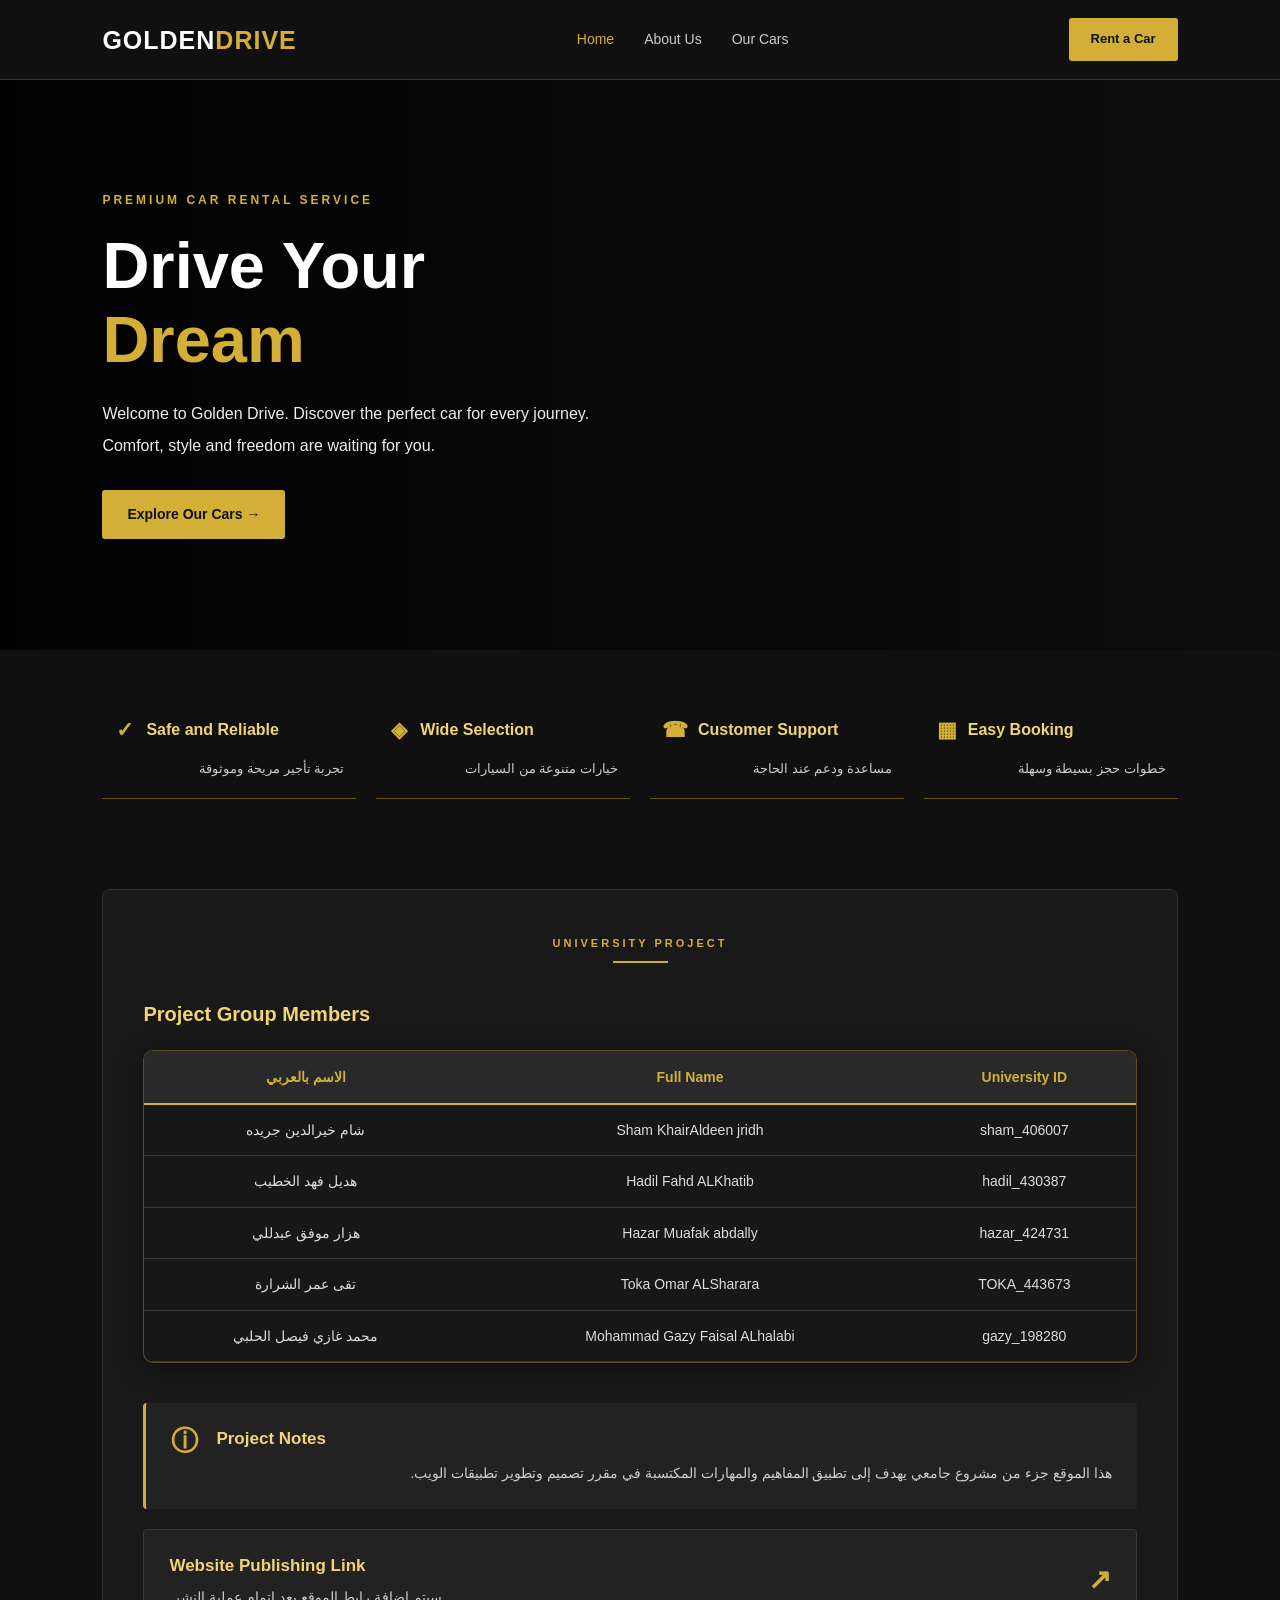
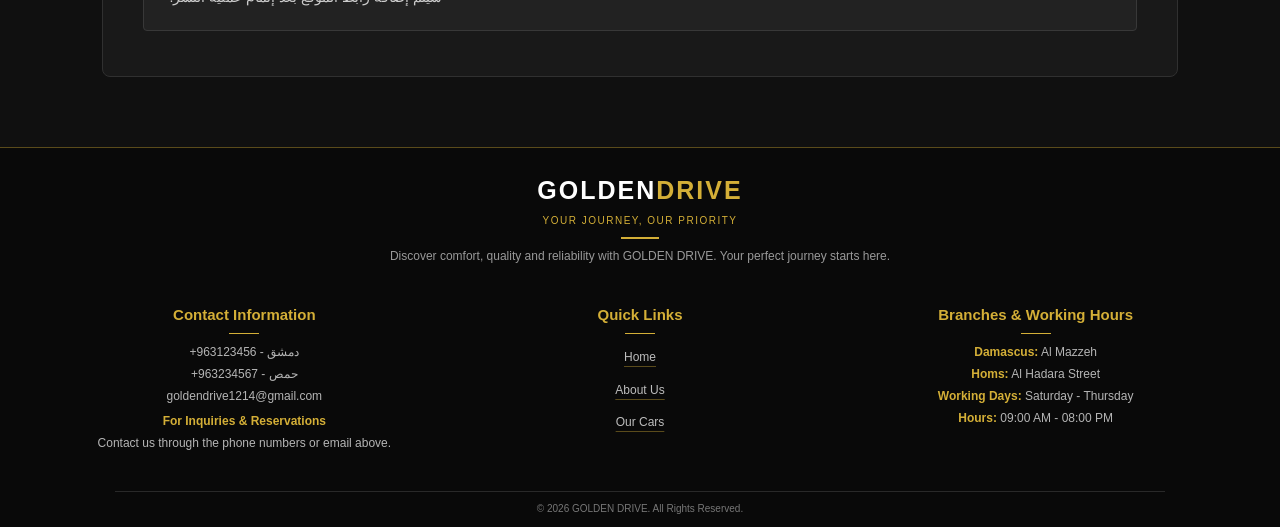
==== home.html @ 08000a81 "Add files via upload" ====
<?xml version="1.0" encoding="UTF-8"?>
<!DOCTYPE html PUBLIC "-//W3C//DTD XHTML 1.0 Strict//EN"
"http://www.w3.org/TR/xhtml1/DTD/xhtml1-strict.dtd">

<html xmlns="http://www.w3.org/1999/xhtml" xml:lang="en" lang="en">

<head>
    <meta http-equiv="Content-Type" content="text/html; charset=UTF-8" />
    <meta name="viewport" content="width=device-width, initial-scale=1.0" />
    <title>Golden Drive - Car Rental</title>
    <link rel="stylesheet" type="text/css" href="style.css" />
</head>

<body>

    <!-- Main Navigation -->
    <div class="navbar">

        <a class="logo" href="home.html">
            GOLDEN<span>DRIVE</span>
        </a>

        <div class="nav-links">
            <a class="active" href="home.html">Home</a>
            <a href="AboutUs.html">About Us</a>
            <a href="Cars.html">Our Cars</a>
          
        </div>

        <a class="nav-button" href="Cars.html">Rent a Car</a>

    </div>


    <!-- Main Hero Section -->
    <div class="hero">

        <div class="hero-content">

            <p class="hero-label">PREMIUM CAR RENTAL SERVICE</p>

            <h1>
                Drive Your
                <span>Dream</span>
            </h1>

            <p class="hero-description" dir="ltr" lang="en">
                Welcome to Golden Drive. Discover the perfect car for every journey.
 Comfort, style and freedom are waiting for you.

            </p>

            <a class="main-button" href="Cars.html">
                Explore Our Cars &#8594;
            </a>

        </div>

    </div>


    <!-- Website Features -->
    <div class="features">

        <div class="feature">

            <div class="feature-heading">
                <span class="feature-icon">&#10003;</span>
                <h3>Safe and Reliable</h3>
            </div>

            <p dir="rtl" lang="ar">
                تجربة تأجير مريحة وموثوقة
            </p>

        </div>


        <div class="feature">

            <div class="feature-heading">
                <span class="feature-icon">&#9672;</span>
                <h3>Wide Selection</h3>
            </div>

            <p dir="rtl" lang="ar">
                خيارات متنوعة من السيارات
            </p>

        </div>


        <div class="feature">

            <div class="feature-heading">
                <span class="feature-icon">&#9742;</span>
                <h3>Customer Support</h3>
            </div>

            <p dir="rtl" lang="ar">
                مساعدة ودعم عند الحاجة
            </p>

        </div>


        <div class="feature">

            <div class="feature-heading">
                <span class="feature-icon">&#9638;</span>
                <h3>Easy Booking</h3>
            </div>

            <p dir="rtl" lang="ar">
                خطوات حجز بسيطة وسهلة
            </p>

        </div>

    </div>


    <!-- Project Information -->
    <div class="group-section" id="project-info">

        <div class="section-heading">
            <p class="section-label">UNIVERSITY PROJECT</p>
          
            <div class="heading-line"></div>
        </div>

        <!-- Project Group Members -->
        <div class="members-section">

            <h3 class="subsection-title">Project Group Members</h3>

            <div class="table-wrapper">

                <table class="group-table">

                    <thead>
                        <tr>
                            <th scope="col">الاسم بالعربي</th>
                            <th scope="col">Full Name</th>
                            <th scope="col">University ID</th>
                        </tr>
                    </thead>

                    <tbody><tr>
                            <td dir="rtl" lang="ar">شام خيرالدين جريده</td>
                            <td>Sham KhairAldeen jridh</td>
                            <td>sham_406007</td>
                        </tr>

                        <tr>
                            <td dir="rtl" lang="ar">هديل فهد الخطيب </td>
                            <td>Hadil Fahd ALKhatib</td>
                            <td>hadil_430387</td>
                        </tr>

                        <tr>
                            <td dir="rtl" lang="ar">هزار موفق عبدللي</td>
                            <td>Hazar Muafak abdally</td>
                            <td>hazar_424731</td>
                        </tr>

                        <tr>
                            <td dir="rtl" lang="ar">تقى عمر الشرارة </td>
                            <td>Toka Omar ALSharara</td>
                            <td>TOKA_443673</td>
                        </tr>

                        <tr>
                            <td dir="rtl" lang="ar">محمد غازي فيصل الحلبي  </td>
                            <td>Mohammad Gazy Faisal ALhalabi</td>
                            <td>gazy_198280</td>
                        </tr>

                       

                    </tbody>

                </table>

            </div>

        </div>


        <!-- Project Notes -->
        <div class="project-notes">

            <div class="notes-icon">&#9432;</div>

            <div class="notes-content">

                <h3>Project Notes</h3>

                <p dir="rtl" lang="ar">
                    هذا الموقع جزء من مشروع جامعي يهدف إلى تطبيق
                    المفاهيم والمهارات المكتسبة في مقرر تصميم وتطوير
                    تطبيقات الويب.
                </p>

            </div>

        </div>


        <!-- Website Publishing Link -->
        <div class="publish-link">

            <div class="publish-content">

                <h3>Website Publishing Link</h3>

                <p dir="rtl" lang="ar">
                    سيتم إضافة رابط الموقع بعد إتمام عملية النشر.
                </p>

            </div>

            <span class="publish-icon">&#8599;</span>

        </div>

    </div>


    <!-- Footer --><!-- Footer -->
<div class="footer">

    <!-- Company Introduction -->
    <div class="footer-intro">

        <h2>GOLDEN<span>DRIVE</span></h2>

        <p class="footer-tagline">
            YOUR JOURNEY, OUR PRIORITY
        </p>

        <div class="footer-line"></div>

        <p class="footer-description">
            Discover comfort, quality and reliability with GOLDEN DRIVE.
            Your perfect journey starts here.
        </p>

    </div>

    <!-- Three Footer Sections -->
    <div class="footer-container">


        <!-- Contact Information -->
        <div class="footer-column">

            <h3>Contact Information</h3>

            <p>+963123456 - دمشق</p>

            <p>+963234567 - حمص</p>

            <p>goldendrive1214@gmail.com</p>

            <p class="footer-inquiry">
                For Inquiries &amp; Reservations
            </p>

            <p>
                Contact us through the phone numbers or email above.
            </p>

        </div>
        
        <!-- Quick Links -->
        <div class="footer-column">

            <h3>Quick Links</h3>

            <ul>
                <li>
                    <a href="home.html">Home</a>
                </li>

                <li>
                    <a href="AboutUs.html">About Us</a>
                </li>

                <li>
                    <a href="Cars.html">Our Cars</a>
                </li>
            </ul>

        </div>

        <!-- Branches and Working Hours -->
        <div class="footer-column">

            <h3>Branches &amp; Working Hours</h3>

            <p>
                <span>Damascus:</span> Al Mazzeh
            </p>

            <p>
                <span>Homs:</span> Al Hadara Street
            </p>

            <p>
                <span>Working Days:</span> Saturday - Thursday
            </p>

            <p>
                <span>Hours:</span> 09:00 AM - 08:00 PM
            </p>

        </div>

    </div>

    <!-- Copyright -->
    <div class="footer-bottom">

        <p>
            © 2026 GOLDEN DRIVE. All Rights Reserved.
        </p>

    </div>

</div>
    <script type="text/javascript" src="MyFunctions.js"></script>

</body>

</html>
---- style.css ----
/* =====================================
   GENERAL SETTINGS
===================================== */
* {
    margin: 0;
    padding: 0;
    box-sizing: border-box;
    font-family: 'Segoe UI', Tahoma, Geneva, Verdana, sans-serif;
}
html {
    scroll-behavior: smooth;
}

body {
    font-family: Arial, Helvetica, sans-serif;
    background-color: #101010;
    color: #ffffff;
    line-height: 1.6;
}

a {
    text-decoration: none;
    color: inherit;
}

img {
    max-width: 100%;
}
body {
    padding-top: 80px;
}

/* =====================================
   NAVIGATION BAR
===================================== */

.navbar {
    width: 100%;
    min-height: 80px;
    padding: 18px 8%;
    display: flex;
    align-items: center;
    justify-content: space-between;
    gap: 20px;
    background-color: #101010;
    border-bottom: 1px solid #333333;
    direction: ltr;
    position: fixed;
top: 0;
left: 0;
z-index: 1000;
}

.logo {
    color: #ffffff;
    font-size: 25px;
    font-weight: bold;
    letter-spacing: 1px;
    white-space: nowrap;
}

.logo span {
    color: #d4af37;
}

.nav-links {
    display: flex;
    align-items: center;
    justify-content: center;
    gap: 30px;
}

.nav-links a {
    color: #cccccc;
    font-size: 14px;
    transition: 0.3s ease;
}

.nav-links a:hover,
.nav-links a.active {
    color: #d4af37;
}

.nav-button {
    display: inline-block;
    padding: 11px 22px;
    background-color: #d4af37;
    color: #111111;
    font-size: 13px;
    font-weight: bold;
    border-radius: 3px;
    transition: 0.3s ease;
    white-space: nowrap;
}

.nav-button:hover {
    background-color: #f0d477;

}



/* =====================================
   HOME HERO SECTION
===================================== */

.hero {
    position: relative;
    min-height: 570px;
    padding: 100px 8%;
    display: flex;
    align-items: center;
    background-image: url("images/hero-car.jpg.jpg");
    background-position: center;
    background-size: cover;
    background-repeat: no-repeat;
    background-attachment: fixed;
}

.hero:before {
    content: "";
    position: absolute;
    top: 0;
    right: 0;
    bottom: 0;
    left: 0;
    background: linear-gradient(
        90deg,
        rgba(0, 0, 0, 0.88),
        rgba(0, 0, 0, 0.55),
        rgba(0, 0, 0, 0.18)
    );
}

.hero-content {
    position: relative;
    z-index: 1;
    width: 100%;
    max-width: 600px;
    direction: ltr;
    text-align: left;
}

.hero-label {
    color: #d4af37;
    font-size: 12px;
    font-weight: bold;
    letter-spacing: 3px;
    margin-bottom: 18px;
}

.hero h1 {
    color: #ffffff;
    font-size: 65px;
    line-height: 1.15;
    font-weight: bold;
    margin-bottom: 20px;
}

.hero h1 span {
    display: block;
    color: #d4af37;
}

.hero-description {
    max-width: 520px;
    margin: 20px 0 28px;
    color: #eeeeee;
    font-size: 16px;
    line-height: 2;
    direction: ltr;
    text-align: left;
}

.main-button {
    display: inline-block;
    padding: 13px 25px;
    background-color: #d4af37;
    color: #111111;
    font-size: 14px;
    font-weight: bold;
    border-radius: 3px;
    transition: 0.3s ease;
}

.main-button:hover {
    background-color: #f0d477;
    transform: translateY(-3px);
}


/* =====================================
   WEBSITE FEATURES
===================================== */

.features {
    width: 84%;
    max-width: 1200px;
    margin: 0 auto;
    padding: 45px 0;

    display: flex;
    flex-wrap: wrap;
    justify-content: space-between;
    align-items: stretch;
    gap: 20px;
}

.feature {
    flex: 1 1 200px;
    min-width: 0;
    padding: 18px 12px;
    background-color: transparent;
    border-bottom: 1px solid #665321;
    transition: 0.3s ease;
}

.feature:hover {
    border-bottom-color: #f0d477;
    transform: translateY(-4px);
}

.feature-heading {
    display: flex;
    align-items: center;
    gap: 10px;
    direction: ltr;
    margin-bottom: 10px;
}

.feature-icon {
    color: #d4af37;
    font-size: 21px;
    font-weight: bold;
    min-width: 22px;
    text-align: center;
}

.feature h3 {
    color: #f0d477;
    font-size: 16px;
    font-weight: bold;
    margin: 0;
}.feature p {
    color: #cccccc;
    font-size: 13px;
    margin: 0;
    text-align: right;
    line-height: 1.8;
}


/* =====================================
   PROJECT INFORMATION
===================================== */

.group-section {
    width: 84%;
    max-width: 1100px;
    margin: 45px auto 70px;
    padding: 45px 40px;
    background-color: #191919;
    border: 1px solid #303030;
    border-radius: 8px;
}

.section-heading {
    text-align: center;
    margin-bottom: 25px;
}

.section-label {
    color: #d4af37;
    font-size: 11px;
    font-weight: bold;
    letter-spacing: 3px;
    margin-bottom: 8px;
}

.section-heading h2 {
    color: #ffffff;
    font-size: 30px;
    margin-bottom: 12px;
}

.heading-line {
    width: 55px;
    height: 2px;
    margin: 0 auto;
    background-color: #d4af37;
}

.project-description {
    max-width: 800px;
    margin: 0 auto 45px;
    color: #cccccc;
    font-size: 15px;
    line-height: 2.1;
    text-align: right;
}


/* =====================================
   PROJECT GROUP MEMBERS
===================================== */

.members-section {
    margin-top: 35px;
}

.subsection-title {
    color: #f0d477;
    font-size: 20px;
    margin-bottom: 20px;
    text-align: left;
}

.table-wrapper {
    width: 100%;
    overflow-x: auto;
}

.group-table {
    width: 100%;
    border-collapse: collapse;
    text-align: center;
    min-width: 550px;
}

.group-table th {
    padding: 15px 12px;
    background-color: #292929;
    color: #d4af37;
    font-size: 14px;
    font-weight: bold;
    border-bottom: 2px solid #d4af37;
}

.group-table td {
    padding: 14px 12px;
    color: #dddddd;
    font-size: 14px;
    border-bottom: 1px solid #383838;
}

.group-table tbody tr {
    transition: 0.3s ease;
}

.group-table tbody tr:hover {
    background-color: #242424;
}


/* =====================================
   PROJECT NOTES
===================================== */

.project-notes {
    display: flex;
    align-items: flex-start;
    gap: 18px;
    margin-top: 40px;
    padding: 22px 25px;
    background-color: #222222;
    border-left: 3px solid #d4af37;
    border-radius: 4px;
}

.notes-icon {
    color: #d4af37;
    font-size: 27px;
    font-weight: bold;
    line-height: 1.2;
}

.notes-content {
    flex: 1;
}

.project-notes h3 {
    color: #f0d477;
    font-size: 17px;
    margin-bottom: 8px;
}

.project-notes p {
    color: #cccccc;
    font-size: 14px;
    line-height: 1.9;
    text-align: right;
}


/* =====================================
   WEBSITE PUBLISHING LINK
===================================== */

.publish-link {
    display: flex;
    align-items: center;
    justify-content: space-between;
    gap: 20px;
    margin-top: 20px;
    padding: 22px 25px;
    background-color: #222222;
    border: 1px solid #383838;
    border-radius: 4px;
    transition: 0.3s ease;
}

.publish-link:hover {
    border-color: #d4af37;
}

.publish-content h3 {
    color: #f0d477;
    font-size: 17px;
    margin-bottom: 7px;
}

.publish-content p {
    color: #cccccc;
    font-size: 14px;
    text-align: right;
}

.publish-icon {
    color: #d4af37;
    font-size: 28px;
    font-weight: bold;
}


/* =====================================
   FOOTER
===================================== *//* =====================================
   GOLDEN DRIVE - COMPACT FOOTER
===================================== */

.footer {
    width: 100%;
    background: #090909;
    border-top: 1px solid rgba(212, 175, 55, 0.4);
    padding: 22px 5% 10px;
    box-sizing: border-box;
}

/* Company Introduction */

.footer-intro {
    text-align: center;
    max-width: 650px;
    margin: 0 auto 18px;
}

.footer-intro h2 {
    color: #ffffff;
    font-size: 25px;
    letter-spacing: 2px;
    margin: 0 0 3px;
}

.footer-intro h2 span {
    color: #d4af37;
}

.footer-tagline {
    color: #d4af37;
    font-size: 10px;
    letter-spacing: 1.5px;
    margin: 0;
}

.footer-line {
    width: 38px;
    height: 2px;
    background: #d4af37;
    margin: 8px auto;
}

.footer-description {
    color: #999999;
    font-size: 12px;
    line-height: 1.5;
    margin: 0;
}

/* Three Information Sections */

.footer-container {
    width: 100%;
    max-width: 1050px;
    margin: 0 auto;
    display: grid;
    grid-template-columns: repeat(3, 1fr);
    gap: 15px;
    align-items: start;
}

.footer-column {
    padding: 5px 8px;
    margin: 0;
    background: transparent;
    border: none;
    box-shadow: none;
    text-align: center;
    min-width: 0;
}

/* Section Titles */

.footer-column h3 {
    color: #d4af37;
    font-size: 15px;
    margin: 0 0 9px;
    padding: 0 0 7px;
    position: relative;
}

.footer-column h3::after {
    content: "";
    position: absolute;
    width: 30px;
    height: 1px;
    background: #d4af37;
    bottom: 0;
    left: 50%;
    transform: translateX(-50%);
}

/* Information */

.footer-column p {
    color: #b5b5b5;
    font-size: 12px;
    line-height: 1.5;
    margin: 0 0 4px;
}

.footer-column p span {
    color: #d4af37;
    font-weight: bold;
}

/* Quick Links */

.footer-column ul {
    list-style: none;
    padding: 0;
    margin: 0;
}

.footer-column ul li {
    margin: 0 0 7px;
}

.footer-column ul li a,
.footer-column ul li a:visited {
    color: #b5b5b5;
    font-size: 12px;
    text-decoration: underline;
    text-decoration-color: rgba(212, 175, 55, 0.4);
    text-underline-offset: 3px;
    transition: color 0.25s ease;
}

.footer-column ul li a:hover,
.footer-column ul li a:active,
.footer-column ul li a:focus {
    color: #d4af37;
    text-decoration-color: #d4af37;
}

/* Inquiries */

.footer-column .footer-inquiry {
    color: #d4af37;
    font-weight: bold;
    margin-top: 7px;
}

/* Copyright */

.footer-bottom {
    max-width: 1050px;
    margin: 15px auto 0;
    padding-top: 9px;
    border-top: 1px solid #292929;
    text-align: center;
}

.footer-bottom p {
    color: #777777;
    font-size: 10px;
    margin: 0;
}

/* Tablet */

@media screen and (max-width: 800px) {
    .footer-container {
        grid-template-columns: repeat(2, 1fr);
        gap: 12px;
    }
}

/* Mobile */

@media screen and (max-width: 550px) {
    .footer {
        padding: 20px 4% 10px;
    }

    .footer-intro {
        margin-bottom: 12px;
    }

    .footer-intro h2 {
        font-size: 22px;
    }

    .footer-container {
        grid-template-columns: 1fr;
        gap: 10px;
    }

    .footer-column {
        padding: 5px;
    }

    .footer-column h3 {
        margin-bottom: 7px;
    }
}

/* =====================================
   ABOUT US PAGE
===================================== */

.about-page {
    min-height: 100vh;

    background:
        linear-gradient(
            rgba(0, 0, 0, 0.55),
            rgba(15, 15, 17, 0.75)
        ),
        url("images/hero-car.jpg.jpg") center / cover no-repeat fixed;

    padding-top: 40px;
    padding-bottom: 40px;

    display: flex;
    justify-content: center;
    align-items: center;
}.about-overlay {
    width: 90%;
    max-width: 1100px;
    margin: 40px auto;
    padding: 40px;

    background: rgba(20, 20, 22, 0.55);
    border: 1px solid rgba(255, 255, 255, 0.12);
    border-radius: 18px;

    backdrop-filter: blur(12px);
    -webkit-backdrop-filter: blur(12px);

    box-shadow: 0 15px 45px rgba(0, 0, 0, 0.3);
}

.about-intro {
    text-align: center;
    margin-bottom: 40px;
}

.about-intro h1 {
    color: #ffffff;
    font-size: 38px;
    margin-bottom: 15px;
}

.about-intro h1 span {
    color: #d4af37;
}

.about-intro p {
    max-width: 750px;
    margin: 0 auto;
    color: #dddddd;
    font-size: 15px;
    line-height: 2;
    text-align: center;
}
.about-information {
    display: grid;
    grid-template-columns: repeat(auto-fit, minmax(280px, 1fr));
    gap: 30px;
    margin-top: 50px;
}

.info-item {
    background: rgba(255, 255, 255, 0.03);
    border: 1px solid rgba(212, 175, 55, 0.2);
    padding: 35px 25px;
    border-radius: 12px;
    text-align: center;
    transition: all 0.3s ease;
    backdrop-filter: blur(5px);
}
.info-item:hover {
    transform: translateY(-8px);
    border-color: #d4af37;
    box-shadow:
        0 10px 25px rgba(0, 0, 0, 0.5),
        0 0 15px rgba(212, 175, 55, 0.2);
    background: rgba(255, 255, 255, 0.05);
}
.info-item h3 {
    color: #d4af37;
    font-size: 22px;
    margin-bottom: 15px;
    position: relative;
    padding-bottom: 10px;
}

.info-item h3::after {
    content: '';
    position: absolute;
    bottom: 0;
    left: 50%;
    transform: translateX(-50%);
    width: 40px;
    height: 2px;
    background: #d4af37;
}
.info-item p {
    color: #dddddd;
    font-size: 15px;
    margin: 8px 0;
    direction: rtl;
}
.about-footer {
    margin-top: 35px;
    padding-top: 20px;
    border-top: 1px solid #444444;
    text-align: center;
}

.about-footer p {
    color: #cccccc;
    font-size: 14px;
}


/* =====================================
   TABLET RESPONSIVE DESIGN
===================================== */

@media screen and (max-width: 900px) {

    .navbar {
        padding: 18px 5%;
        flex-wrap: wrap;
    }

    .nav-links {
        gap: 18px;
    }

    .hero {
        min-height: 520px;
        padding: 80px 6%;
    }

    .hero h1 {
        font-size: 55px;
    }

    .features {
        width: 90%;
        justify-content: center;
    }

    .feature {
        flex: 1 1 40%;
    }

    .group-section {
        width: 90%;
        padding: 35px 25px;
    }

    .about-information {
        grid-template-columns: repeat(2, 1fr);
    }

    .about-overlay {
        padding: 35px 25px;
    }

}


/* =====================================
   MOBILE RESPONSIVE DESIGN
===================================== */

@media screen and (max-width: 600px) {

    .navbar {
        justify-content: center;
        gap: 15px;
        padding: 18px 15px;
    }

    .logo {
        font-size: 23px;
    }

    .nav-links {
        width: 100%;
        flex-wrap: wrap;
        justify-content: center;
        gap: 12px 20px;
    }

    .nav-links a {
        font-size: 13px;
    }

    .nav-button {
        padding: 9px 18px;
        font-size: 12px;
    }

    .hero {
        min-height: 480px;
        padding: 70px 7%;
        background-attachment: scroll;
        background-position: center;
    }

    .hero-content {
        max-width: 100%;
    }

    .hero-label {
        font-size: 10px;
        letter-spacing: 2px;
    }

    .hero h1 {
        font-size: 43px;
    }

    .hero-description {
        max-width: 100%;
        font-size: 14px;
    }

    .features {
        width: 90%;
        flex-direction: column;
        gap: 12px;
        padding: 30px 0;
    }

    .feature {
        width: 100%;
        flex: 1 1 auto;
        padding: 16px 10px;
    }

    .feature h3 {
        font-size: 15px;
    }

    .feature p {
        font-size: 12px;
    }

    .group-section {
        width: 92%;
        margin: 30px auto 45px;
        padding: 30px 17px;
    }

    .section-heading h2 {
        font-size: 25px;
    }

    .project-description {
        font-size: 13px;
    }

    .subsection-title {
        font-size: 18px;
    }

    .project-notes {
        padding: 18px 15px;
        gap: 12px;
    }

    .project-notes h3,
    .publish-content h3 {
        font-size: 15px;
    }

    .project-notes p,
    .publish-content p {
        font-size: 12px;
    }

    .publish-link {
        padding: 18px 15px;
    }

    .about-page {
        padding: 40px 5%;
        background-attachment: scroll;
    }

    .about-overlay {
        padding: 28px 18px;
    }

    .about-intro h1 {
        font-size: 29px;
    }

    .about-intro p {
        font-size: 13px;
    }.about-information {
        grid-template-columns: 1fr;
        gap: 15px;
    }

    .info-item {
        padding: 18px 12px;
    }

    .footer {
        padding: 28px 15px;
    }

}


/* =====================================
   CARS PAGE (جدول السيارات ونموذج الحجز)
===================================== */

.cars-section {
    max-width: 1150px;
}

.cars-section .section-heading h2 {
    margin-bottom: 12px;
}

.cars-table img {
    width: 90px;
    height: 56px;
    object-fit: cover;
    border-radius: 4px;
    border: 1px solid #383838;
}

.cars-table input[type="checkbox"] {
    width: 18px;
    height: 18px;
    accent-color: #d4af37;
    cursor: pointer;
}

/* صف التفاصيل: مخفي في البداية ويظهر بـ jQuery */
.detailsRow {
    display: none;
}

.cars-table .detailsRow td {
    background-color: #222222;
    color: #cccccc;
    text-align: right;
    line-height: 1.9;
    border-right: 3px solid #d4af37;
}

/* زر المتابعة وزر الإرسال */
.continue-area {
    margin-top: 30px;
    text-align: center;
}

#continueBtn,
#sendBtn {
    padding: 13px 34px;
    background-color: #d4af37;
    color: #111111;
    font-size: 14px;
    font-weight: bold;
    border: none;
    border-radius: 3px;
    cursor: pointer;
    transition: 0.3s ease;
}

#continueBtn:hover,
#sendBtn:hover {
    background-color: #f0d477;
    transform: translateY(-3px);
}

/* نموذج الحجز: مخفي في البداية */
#bookingBox {
    display: none;
    margin-top: 35px;
}

.booking-fieldset {
    padding: 25px;
    background-color: #222222;
    border: 1px solid #383838;
    border-radius: 8px;
}

.booking-fieldset legend {
    padding: 0 12px;
    color: #f0d477;
    font-size: 18px;
    font-weight: bold;
}

.form-row {
    display: flex;
    flex-wrap: wrap;
    align-items: center;
    gap: 4px 15px;
    margin-bottom: 18px;
}

#bookingForm label {
    flex: 0 0 230px;
    color: #dddddd;
    font-size: 14px;
}

/* تنسيق حقول الإدخال النصية من مكان واحد */
input[type="text"] {
    flex: 1 1 260px;
    padding: 10px 12px;
    background-color: #101010;
    color: #ffffff;
    font-size: 14px;
    border: 1px solid #444444;
    border-radius: 3px;
    transition: 0.3s ease;
}

input[type="text"]:focus {
    outline: none;
    border-color: #d4af37;
}

.err {
    flex: 1 1 100%;
    color: #ff6b6b;
    font-size: 13px;
}

.form-submit {
    margin-top: 25px;
    text-align: center;
}

@media screen and (max-width: 600px) {

    #bookingForm label {
        flex: 1 1 100%;
    }

    .booking-fieldset {
        padding: 18px 14px;
    }

}




/* =====================================
   ABOUT US - عناصر كانت مستخدمة في HTML وغير معرّفة
===================================== */

.about-intro .about-subtitle {
    color: #d4af37;
    font-size: 12px;
    font-weight: bold;
    letter-spacing: 3px;
    margin-bottom: 10px;
}

.gold-line {
    width: 55px;
    height: 2px;
    margin: 0 auto 22px;
    background-color: #d4af37;
}

.about-intro h2 {
    color: #ffffff;
    font-size: 24px;
    margin-bottom: 12px;
}

.about-intro .about-slogan {
    margin-top: 14px;
    color: #f0d477;
    font-weight: bold;
}


/* =====================================
   إصلاح الشاشات الصغيرة
   (شريط التنقل يلتف على سطرين فيغطي أول الصفحة)
===================================== */

@media screen and (max-width: 900px) {

    body {
        padding-top: 0;
    }

    .navbar {
        position: relative;
    }

}

@media screen and (max-width: 600px) {

    .group-table {
        min-width: 0;
    }

    .group-table th,
    .group-table td {
        padding: 10px 6px;
        font-size: 12px;
    }

    /* جدول السيارات فيه 7 أعمدة فيبقى قابلاً للتمرير الأفقي */
    .group-table.cars-table {
        min-width: 650px;
    }

}
/* =============


/* =========================================
   GOLDEN DRIVE - LUXURY CARS TABLE
========================================= */

.cars-section {
    max-width: 1250px;
    width: 94%;
    margin: 50px auto;
}

/* Table Container */
.table-wrapper {
    width: 100%;
    overflow-x: auto;
    border: 1.5px solid #c9a33b;
    border-radius: 10px;
    background: #101010;
    box-shadow: 0 5px 25px rgba(0, 0, 0, 0.4);
}

/* Main Table */
.cars-table {
    width: 100%;
    min-width: 850px;
    border-collapse: separate;
    border-spacing: 0;
    text-align: center;
    background: #101010;
}

/* Table Header */
.cars-table thead th {
    background: #171717;
    color: #e5bd59;
    font-size: 15px;
    font-weight: bold;
    padding: 20px 12px;
    border-bottom: 1px solid #c9a33b;
    border-left: 1px solid #38332a;
    white-space: nowrap;
}

/* Table Cells */
.cars-table tbody td {
    padding: 12px 10px;
    color: #eeeeee;
    font-size: 15px;
    border-bottom: 1px solid #38332a;
    border-left: 1px solid #38332a;
    vertical-align: middle;
}

/* Car Rows */
.cars-table tbody tr:not(.detailsRow) {
    height: 100px;
    transition: background 0.3s ease;
}

.cars-table tbody tr:not(.detailsRow):hover {
    background: #1d1b16;
}

/* Car Images */
.cars-table img {
    width: 175px;
    height: 90px;
    object-fit: cover;
    border-radius: 9px;
    border: 1px solid #454039;
    transition: transform 0.3s ease;
}

.cars-table img:hover {
    transform: scale(1.04);
}

/* Checkboxes */
.cars-table input[type="checkbox"] {
    width: 21px;
    height: 21px;
    accent-color: #d4af37;
    cursor: pointer;
    vertical-align: middle;
}

/* Details Rows */
.cars-table .detailsRow {
    display: none;
}

.cars-table .detailsRow td {
    background: #1c1a15;
    color: #e0c77f;
    padding: 17px 22px;
    text-align: right;
    line-height: 2;
    border-bottom: 1px solid #6d592c;
    border-right: 3px solid #d4af37;
    font-size: 14px;
}

/* Project Description */
.cars-section .project-description {
    color: #cccccc;
    font-size: 15px;
    margin-bottom: 25px;
    line-height: 1.9;
}

/* Continue Button */
.continue-area {
    margin-top: 25px;
    margin-bottom: 30px;
    text-align: left;
}

#continueBtn {
    min-width: 240px;
    padding: 15px 30px;
    background: linear-gradient(135deg, #e8c15b, #c99b32);
    color: #17120a;
    border: 1px solid #e8c15b;
    border-radius: 8px;
    font-size: 15px;
    font-weight: bold;
    cursor: pointer;
    transition: all 0.3s ease;
}

#continueBtn:hover {
    background: #f0d477;
    transform: translateY(-3px);
    box-shadow: 0 5px 18px rgba(212, 175, 55, 0.2);
}

/* Booking Form */
#bookingBox {
    display: none;
    margin-top: 35px;
}

.booking-fieldset {
    background: #151515;
    border: 1px solid #b9953c;
    border-radius: 10px;
    padding: 30px;
}

.booking-fieldset legend {
    color: #e5bd59;
    padding: 0 15px;
    font-size: 21px;
}

#bookingForm label {
    color: #e0c77f;
}

#bookingForm input[type="text"] {
    background: #101010;
    border: 1px solid #51452b;
    border-radius: 6px;
    padding: 12px;
    color: white;
    outline: none;
}

#bookingForm input[type="text"]:focus {
    border-color: #d4af37;
}

#sendBtn {
    min-width: 180px;
    border-radius: 7px;
    padding: 13px 30px;
}

.err {
    color: #ff7777;
}

/* =========================================
   MOBILE RESPONSIVE
========================================= */

@media screen and (max-width: 768px) {

    .cars-section {
        width: 95%;
        margin: 30px auto;
    }

    .table-wrapper {
        border-radius: 8px;
    }

    .cars-table {
        min-width: 850px;
    }

    .cars-table th {
        font-size: 13px;
        padding: 14px 8px;
    }

    .cars-table td {
        padding: 10px 7px;
        font-size: 13px;
    }

    .cars-table img {
        width: 130px;
        height: 75px;
    }

    .continue-area {
        text-align: center;
    }

    #continueBtn {
        width: 100%;
    }

    .booking-fieldset {
        padding: 18px;
    }

    .form-row {
        flex-direction: column;
        align-items: stretch;
    }

    #bookingForm label {
        flex: auto;
        margin-bottom: 7px;
    }
}
/* =====================================
   GOLDEN DRIVE - CARS GLASS BACKGROUND
===================================== */

.cars-page {
    min-height: 100vh;

    background:
        linear-gradient(
            rgba(0, 0, 0, 0.55),
            rgba(15, 15, 17, 0.75)
        ),
        url("images/hero-car.jpg.jpg") center / cover no-repeat fixed;

    padding-top: 40px;
    padding-bottom: 40px;
}

/* Glass Container */
.cars-section {
    background: rgba(20, 20, 22, 0.55);
    border: 1px solid rgba(255, 255, 255, 0.12);
    border-radius: 18px;

    backdrop-filter: blur(12px);
    -webkit-backdrop-filter: blur(12px);

    box-shadow: 0 15px 45px rgba(0, 0, 0, 0.3);

    padding: 40px;
}

/* Glass Table */
.table-wrapper {
    background: rgba(20, 20, 22, 0.35);
    border: 1px solid rgba(212, 175, 55, 0.35);
    backdrop-filter: blur(5px);
    -webkit-backdrop-filter: blur(5px);
}

.cars-table {
    background: transparent;
}

.cars-table thead th {
    background: rgba(23, 23, 23, 0.65);
}

.cars-table tbody tr:not(.detailsRow) {
    background: rgba(20, 20, 20, 0.25);
}

.cars-table tbody tr:not(.detailsRow):hover {
    background: rgba(212, 175, 55, 0.10);
}

/* Booking Form Glass */
.booking-fieldset {
    background: rgba(20, 20, 22, 0.55);
    backdrop-filter: blur(8px);
    -webkit-backdrop-filter: blur(8px);
}

/* Mobile */
@media screen and (max-width: 600px) {
    .cars-page {
        background-attachment: scroll;
        padding: 30px 0;
    }

    .cars-section {
        padding: 25px 15px;
    }
}
/* Footer Layout Fix */

.footer-container {
    display: grid;
    grid-template-columns: repeat(3, 1fr);
    gap: 35px;
    max-width: 1250px;
    margin: 0 auto;
}

.footer-column {
    background: transparent !important;
    border: none !important;
    border-top: none !important;
    border-radius: 0 !important;
    box-shadow: none !important;
    padding: 20px 15px !important;
    transform: none !important;
}

/* Quick Links */

.footer-column ul li a,
.footer-column ul li a:visited {
    color: #bdbdbd !important;
    text-decoration: underline;
    text-decoration-color: rgba(212, 175, 55, 0.4);
    text-underline-offset: 5px;
    transition: 0.3s ease;
}

.footer-column ul li a:hover,
.footer-column ul li a:active,
.footer-column ul li a:focus {
    color: #d4af37 !important;
    text-decoration-color: #d4af37;
}

/* Responsive */

@media screen and (max-width: 900px) {
    .footer-container {
        grid-template-columns: repeat(2, 1fr);
    }
}

@media screen and (max-width: 600px) {
    .footer-container {
        grid-template-columns: 1fr;
    }
}
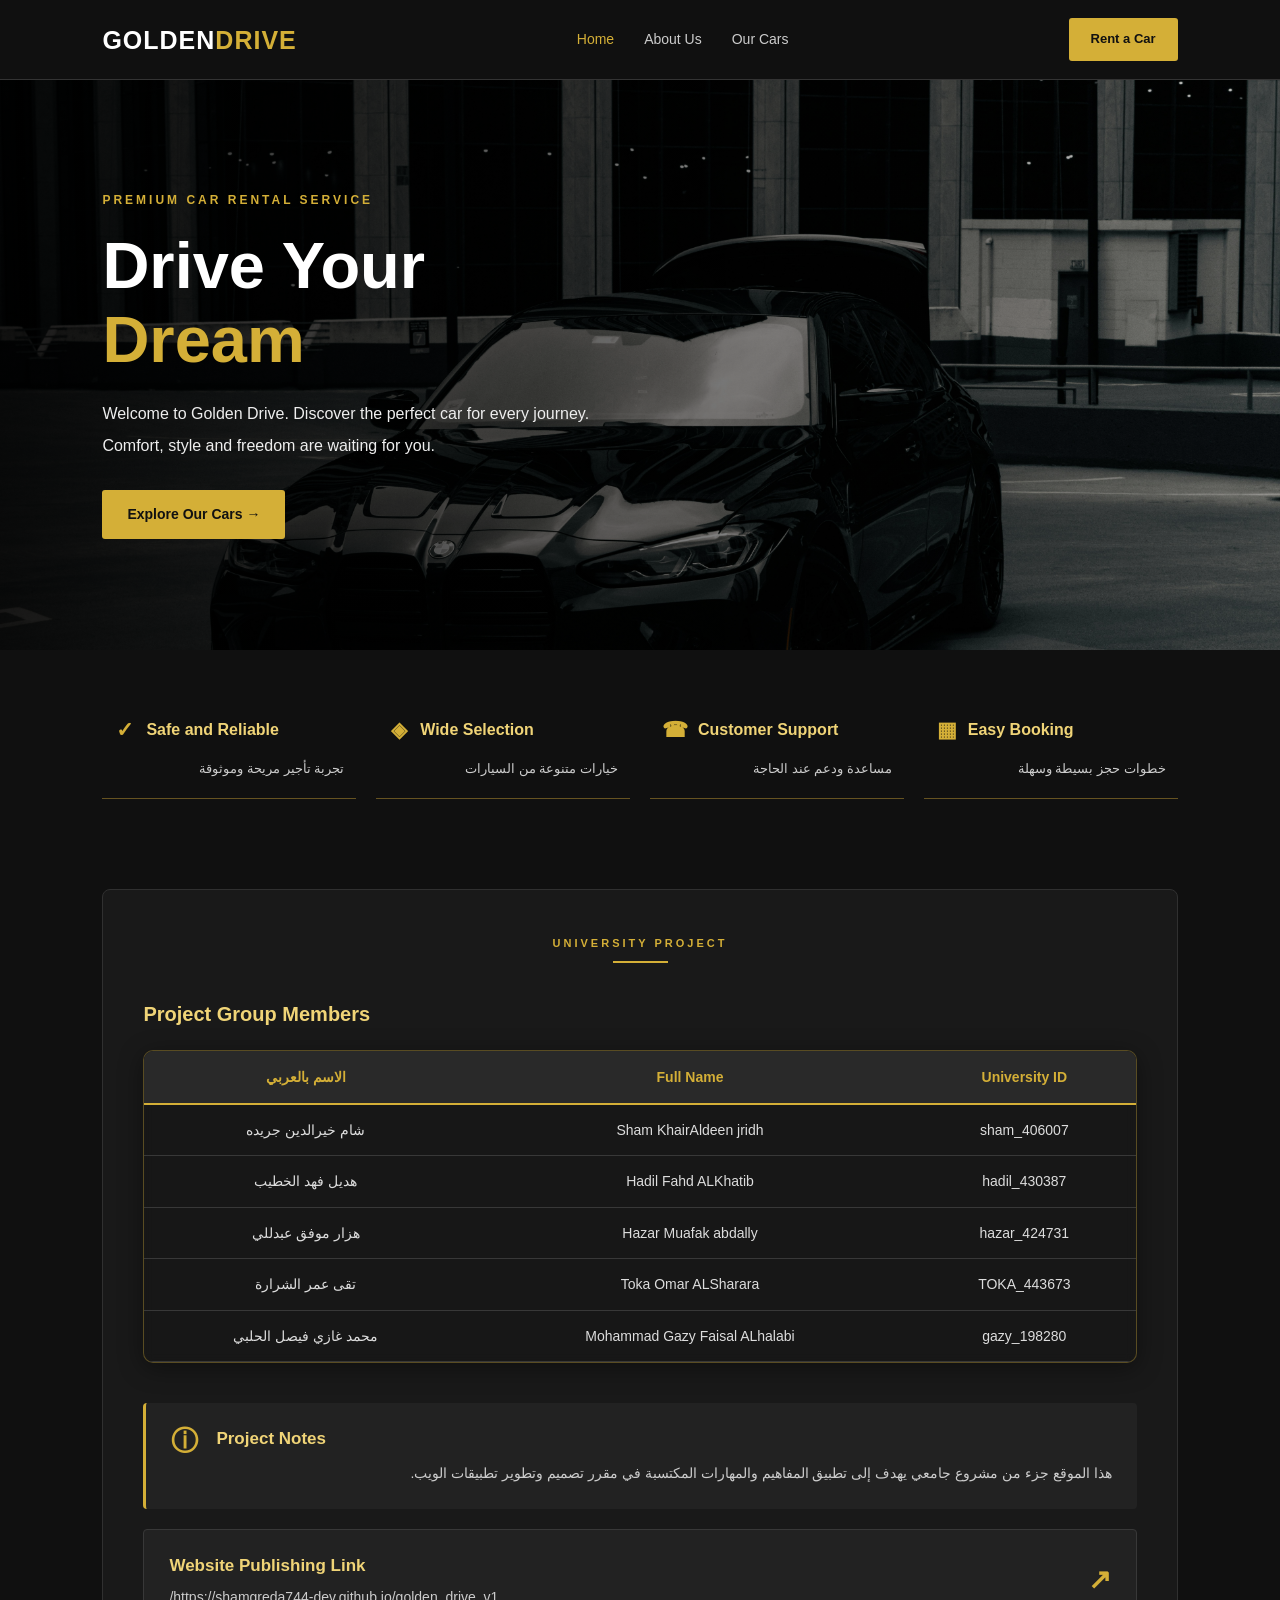
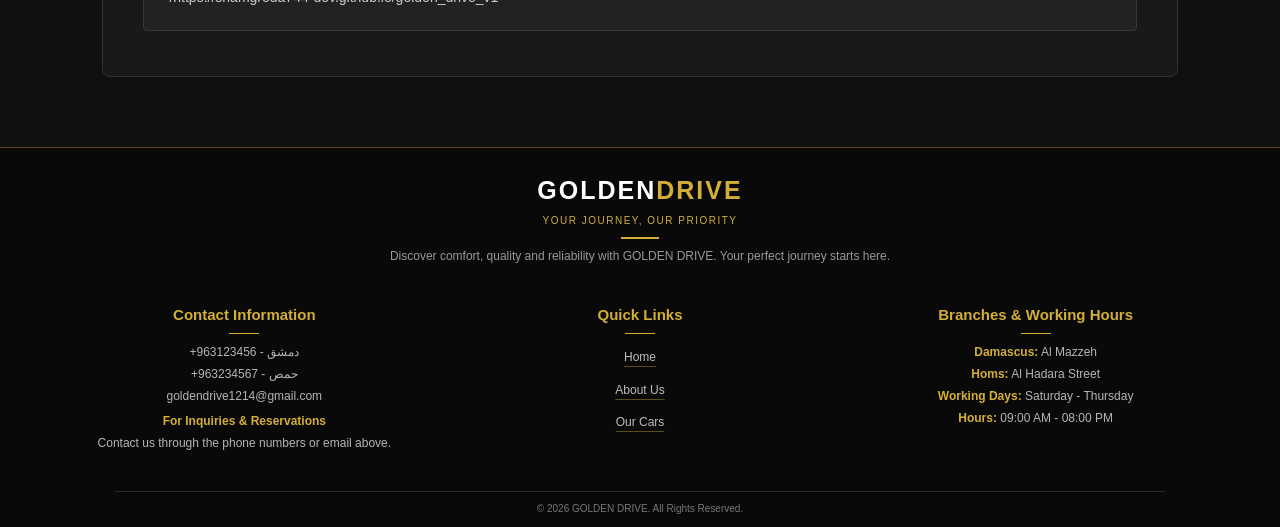
==== commit 780743af: "Add files via upload" ====
--- a/home.html
+++ b/home.html
@@ -215,7 +215,7 @@
                 <h3>Website Publishing Link</h3>
 
                 <p dir="rtl" lang="ar">
-                    سيتم إضافة رابط الموقع بعد إتمام عملية النشر.
+                   https://shamgreda744-dev.github.io/golden_drive_v1/
                 </p>
 
             </div>
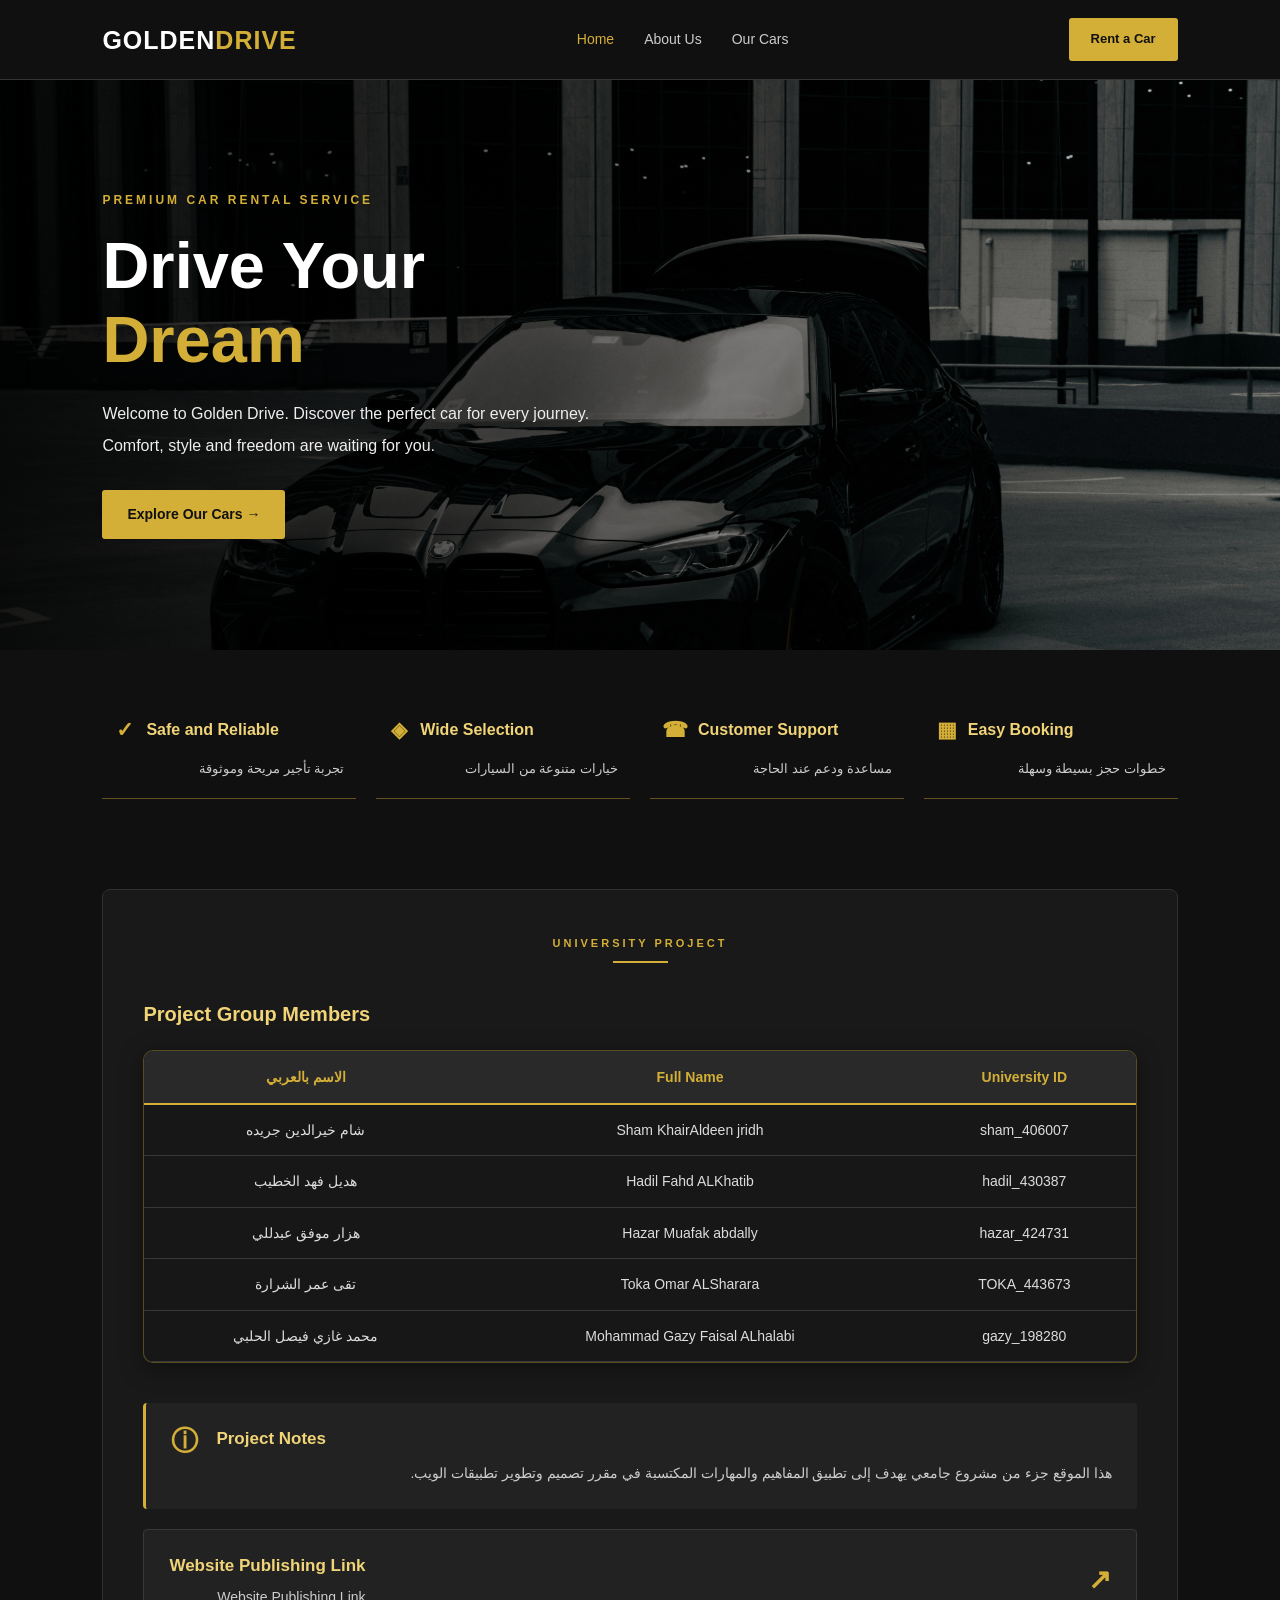
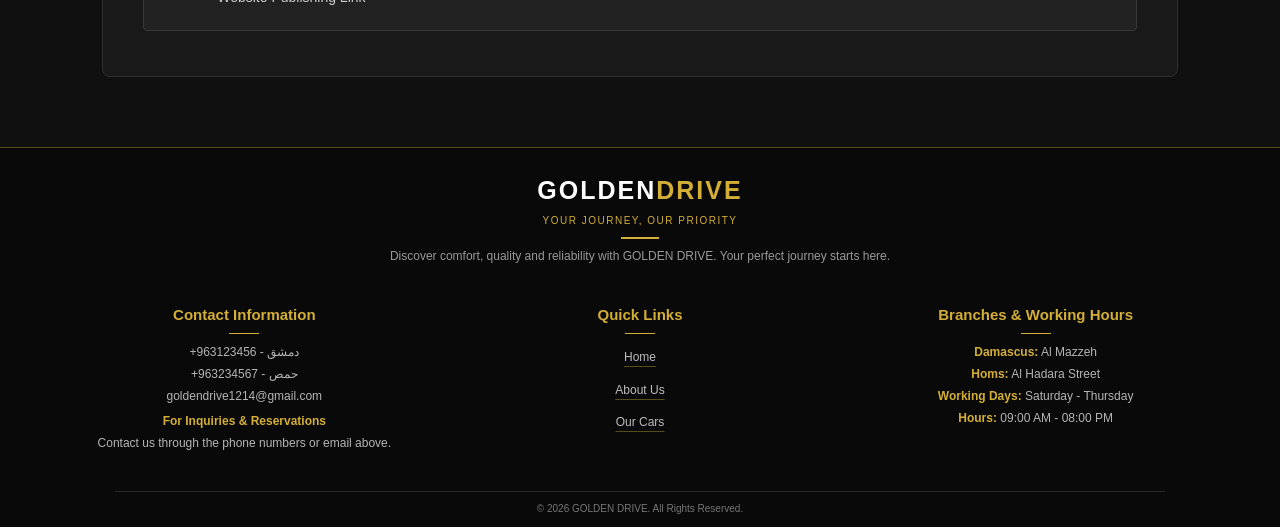
==== commit 3466f68a: "Add files via upload" ====
--- a/home.html
+++ b/home.html
@@ -215,7 +215,9 @@
                 <h3>Website Publishing Link</h3>
 
                 <p dir="rtl" lang="ar">
-                   https://shamgreda744-dev.github.io/golden_drive_v1/
+                 <a href="  https://shamgreda744-dev.github.io/golden_drive_v1/" target="_blank">
+    Website Publishing Link
+</a>
                 </p>
 
             </div>
